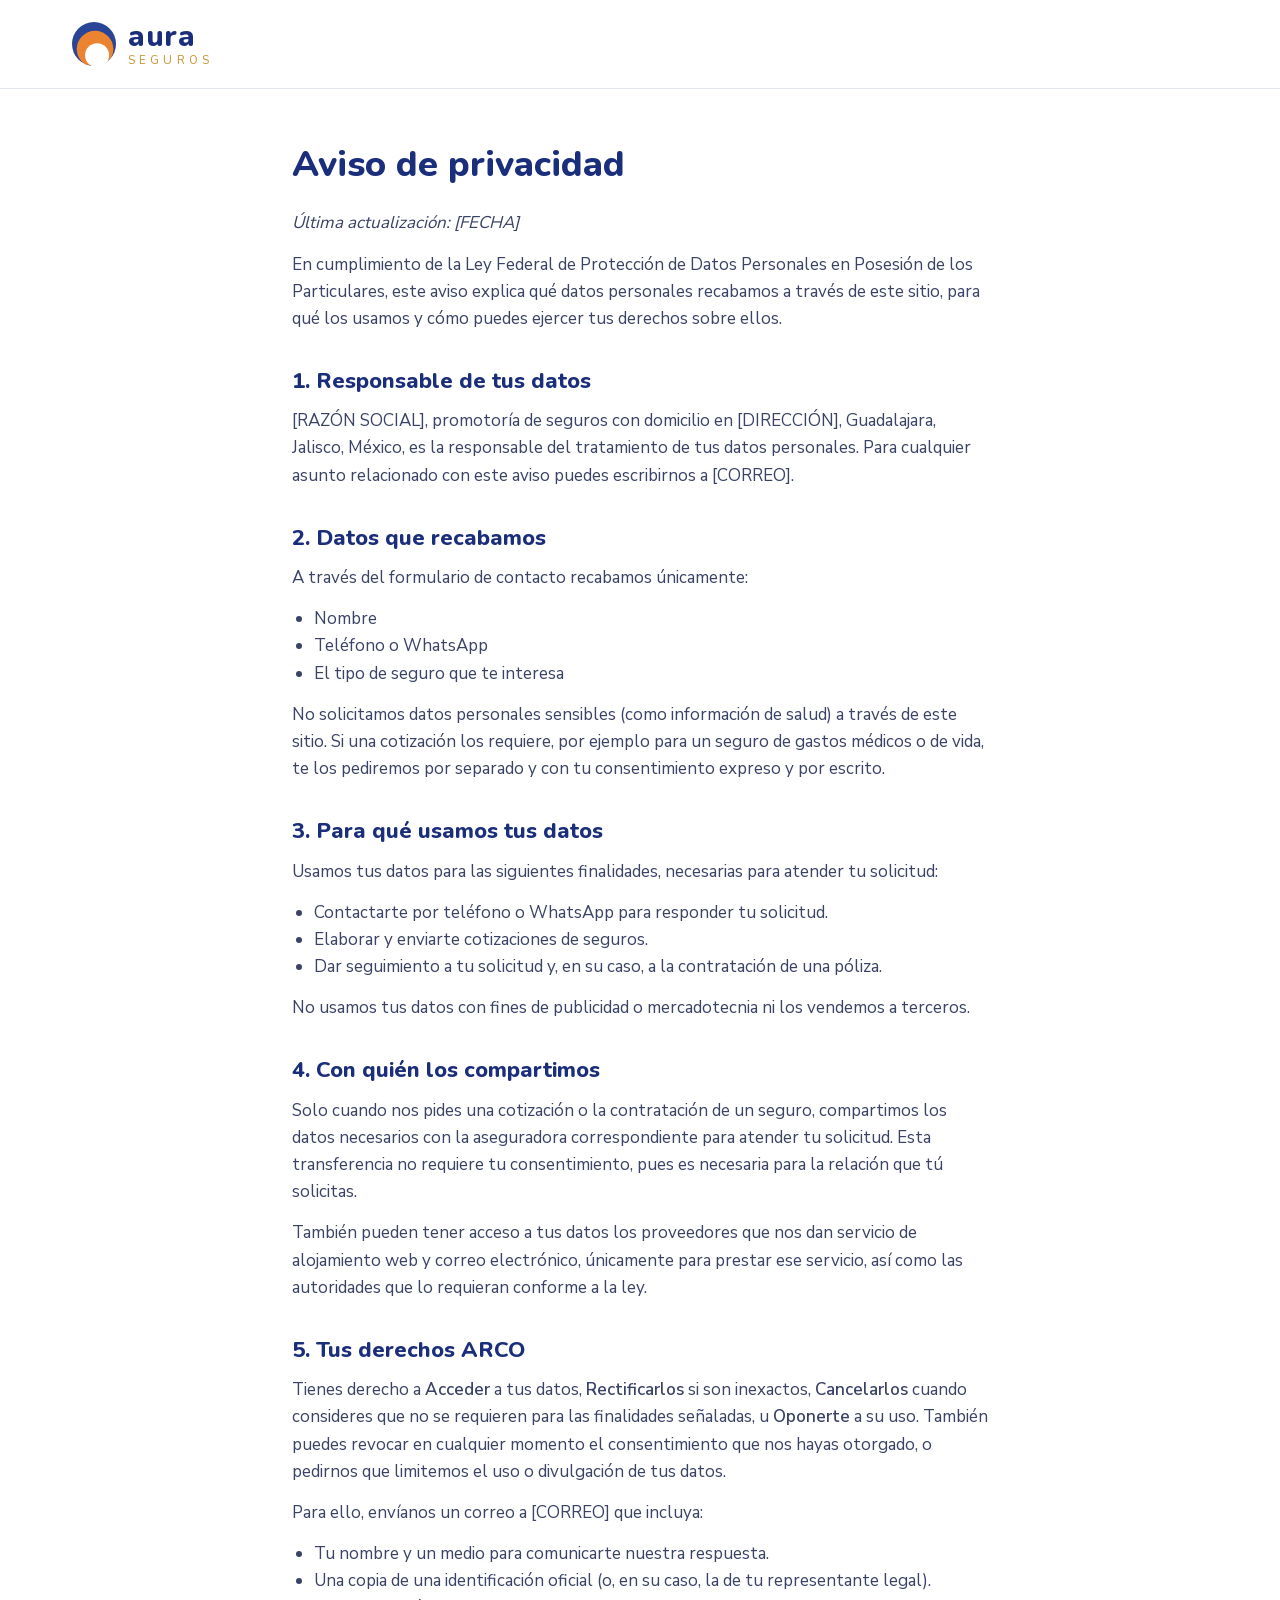
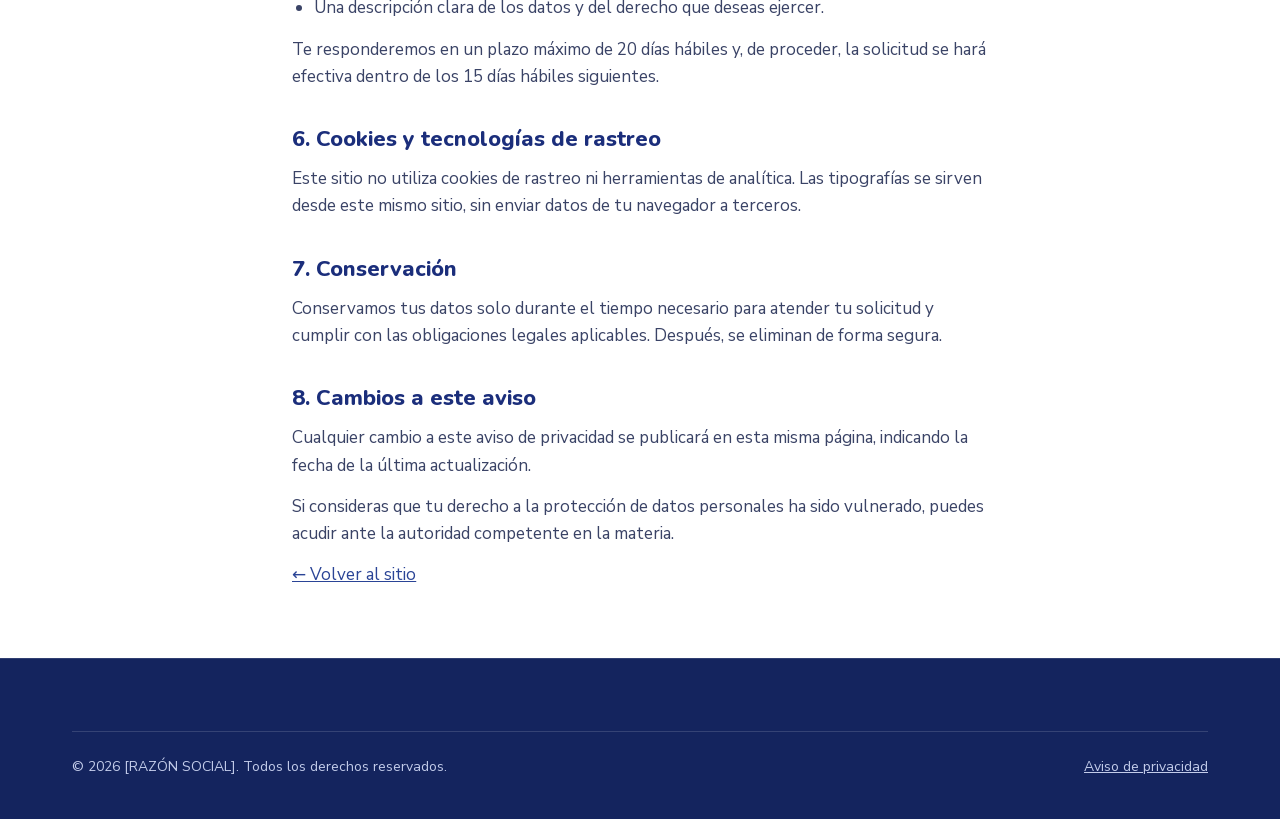
==== aviso-de-privacidad.html @ 7c67185e "feat: add aviso de privacidad adapted from the agent portal site Draft based on Alejandra's notice, " ====
<!doctype html>
<html lang="es">
<head>
<meta charset="utf-8">
<meta name="viewport" content="width=device-width, initial-scale=1">
<title>Aviso de privacidad · aura seguros</title>
<meta name="description" content="Aviso de privacidad de aura seguros, promotoría de seguros en Guadalajara.">
<!-- PRE-LAUNCH: remove this noindex only after the notice is reviewed (see README). -->
<meta name="robots" content="noindex">
<meta name="theme-color" content="#14245e">
<link rel="canonical" href="https://gpoaura.com/aviso-de-privacidad.html">
<link rel="icon" href="favicon.svg" type="image/svg+xml">
<link rel="icon" href="favicon.ico" sizes="48x48">
<link rel="apple-touch-icon" href="apple-touch-icon.png">
<link rel="stylesheet" href="css/fonts.css">
<link rel="stylesheet" href="css/style.css">
</head>
<body>
<header class="site-header">
  <div class="wrap">
    <a class="brand" href="index.html" aria-label="aura seguros, inicio">
      <img class="brand__mark" src="img/logo-mark.svg" alt="" width="44" height="44">
      <span class="brand__name"><span class="brand__aura">aura</span><span class="brand__seguros">SEGUROS</span></span>
    </a>
  </div>
</header>

<main class="wrap prose">
  <!-- DRAFT: adapted from another agent's notice. Needs the real razón social, domicilio and correo, and a legal review before launch. -->
  <h1>Aviso de privacidad</h1>
  <p><em>Última actualización: [FECHA]</em></p>

  <p>En cumplimiento de la Ley Federal de Protección de Datos Personales en Posesión de los Particulares, este aviso explica qué datos personales recabamos a través de este sitio, para qué los usamos y cómo puedes ejercer tus derechos sobre ellos.</p>

  <h2>1. Responsable de tus datos</h2>
  <p>[RAZÓN SOCIAL], promotoría de seguros con domicilio en [DIRECCIÓN], Guadalajara, Jalisco, México, es la responsable del tratamiento de tus datos personales. Para cualquier asunto relacionado con este aviso puedes escribirnos a [CORREO].</p>

  <h2>2. Datos que recabamos</h2>
  <p>A través del formulario de contacto recabamos únicamente:</p>
  <ul>
    <li>Nombre</li>
    <li>Teléfono o WhatsApp</li>
    <li>El tipo de seguro que te interesa</li>
  </ul>
  <p>No solicitamos datos personales sensibles (como información de salud) a través de este sitio. Si una cotización los requiere, por ejemplo para un seguro de gastos médicos o de vida, te los pediremos por separado y con tu consentimiento expreso y por escrito.</p>

  <h2>3. Para qué usamos tus datos</h2>
  <p>Usamos tus datos para las siguientes finalidades, necesarias para atender tu solicitud:</p>
  <ul>
    <li>Contactarte por teléfono o WhatsApp para responder tu solicitud.</li>
    <li>Elaborar y enviarte cotizaciones de seguros.</li>
    <li>Dar seguimiento a tu solicitud y, en su caso, a la contratación de una póliza.</li>
  </ul>
  <p>No usamos tus datos con fines de publicidad o mercadotecnia ni los vendemos a terceros.</p>

  <h2>4. Con quién los compartimos</h2>
  <p>Solo cuando nos pides una cotización o la contratación de un seguro, compartimos los datos necesarios con la aseguradora correspondiente para atender tu solicitud. Esta transferencia no requiere tu consentimiento, pues es necesaria para la relación que tú solicitas.</p>
  <p>También pueden tener acceso a tus datos los proveedores que nos dan servicio de alojamiento web y correo electrónico, únicamente para prestar ese servicio, así como las autoridades que lo requieran conforme a la ley.</p>

  <h2>5. Tus derechos ARCO</h2>
  <p>Tienes derecho a <strong>Acceder</strong> a tus datos, <strong>Rectificarlos</strong> si son inexactos, <strong>Cancelarlos</strong> cuando consideres que no se requieren para las finalidades señaladas, u <strong>Oponerte</strong> a su uso. También puedes revocar en cualquier momento el consentimiento que nos hayas otorgado, o pedirnos que limitemos el uso o divulgación de tus datos.</p>
  <p>Para ello, envíanos un correo a [CORREO] que incluya:</p>
  <ul>
    <li>Tu nombre y un medio para comunicarte nuestra respuesta.</li>
    <li>Una copia de una identificación oficial (o, en su caso, la de tu representante legal).</li>
    <li>Una descripción clara de los datos y del derecho que deseas ejercer.</li>
  </ul>
  <p>Te responderemos en un plazo máximo de 20 días hábiles y, de proceder, la solicitud se hará efectiva dentro de los 15 días hábiles siguientes.</p>

  <h2>6. Cookies y tecnologías de rastreo</h2>
  <p>Este sitio no utiliza cookies de rastreo ni herramientas de analítica. Las tipografías se sirven desde este mismo sitio, sin enviar datos de tu navegador a terceros.</p>

  <h2>7. Conservación</h2>
  <p>Conservamos tus datos solo durante el tiempo necesario para atender tu solicitud y cumplir con las obligaciones legales aplicables. Después, se eliminan de forma segura.</p>

  <h2>8. Cambios a este aviso</h2>
  <p>Cualquier cambio a este aviso de privacidad se publicará en esta misma página, indicando la fecha de la última actualización.</p>

  <p>Si consideras que tu derecho a la protección de datos personales ha sido vulnerado, puedes acudir ante la autoridad competente en la materia.</p>

  <p><a href="index.html">← Volver al sitio</a></p>
</main>

<footer class="site-footer">
  <div class="wrap">
    <div class="footer__legal">
      <span>© 2026 [RAZÓN SOCIAL]. Todos los derechos reservados.</span>
      <a href="aviso-de-privacidad.html" aria-current="page">Aviso de privacidad</a>
    </div>
  </div>
</footer>
</body>
</html>
---- css/fonts.css ----
/* Self-hosted Nunito and Nunito Sans (SIL OFL), variable weight, latin + latin-ext.
   Do not add Google Fonts <link>s or preconnect hints to the pages. */
@font-face {
  font-family: "Nunito";
  font-style: normal;
  font-weight: 500 800;
  font-display: swap;
  src: url("../fonts/nunito-latin-ext.woff2") format("woff2");
  unicode-range: U+0100-02BA, U+02BD-02C5, U+02C7-02CC, U+02CE-02D7, U+02DD-02FF, U+0304, U+0308, U+0329, U+1D00-1DBF, U+1E00-1E9F, U+1EF2-1EFF, U+2020, U+20A0-20AB, U+20AD-20C4, U+2113, U+2C60-2C7F, U+A720-A7FF;
}
@font-face {
  font-family: "Nunito";
  font-style: normal;
  font-weight: 500 800;
  font-display: swap;
  src: url("../fonts/nunito-latin.woff2") format("woff2");
  unicode-range: U+0000-00FF, U+0131, U+0152-0153, U+02BB-02BC, U+02C6, U+02DA, U+02DC, U+0304, U+0308, U+0329, U+2000-206F, U+20AC, U+2122, U+2191, U+2193, U+2212, U+2215, U+FEFF, U+FFFD;
}
@font-face {
  font-family: "Nunito Sans";
  font-style: normal;
  font-weight: 400 600;
  font-display: swap;
  src: url("../fonts/nunito-sans-latin-ext.woff2") format("woff2");
  unicode-range: U+0100-02BA, U+02BD-02C5, U+02C7-02CC, U+02CE-02D7, U+02DD-02FF, U+0304, U+0308, U+0329, U+1D00-1DBF, U+1E00-1E9F, U+1EF2-1EFF, U+2020, U+20A0-20AB, U+20AD-20C4, U+2113, U+2C60-2C7F, U+A720-A7FF;
}
@font-face {
  font-family: "Nunito Sans";
  font-style: normal;
  font-weight: 400 600;
  font-display: swap;
  src: url("../fonts/nunito-sans-latin.woff2") format("woff2");
  unicode-range: U+0000-00FF, U+0131, U+0152-0153, U+02BB-02BC, U+02C6, U+02DA, U+02DC, U+0304, U+0308, U+0329, U+2000-206F, U+20AC, U+2122, U+2191, U+2193, U+2212, U+2215, U+FEFF, U+FFFD;
}
---- css/style.css ----
/* aura SEGUROS landing. Tokens first; everything else uses them. */
:root {
  --navy-900: #14245e;
  --navy-700: #1b2e7b;
  --blue: #2a4496;
  --orange: #eb8330;
  --gold: #d6a33a;
  --gold-logo: #c99a3f;
  --gold-soft: #e3be7c;
  --bg-soft: #f5f6fb;
  --tint: #e9edfa;
  --line: #e1e5f1;
  --field: #b9c1dc;
  --text: #3a4366;
  --muted: #566086;
  --on-navy: #d3daf2;
  --on-navy-hero: #dce2f5;
  --on-navy-dim: #c3ccea;
  --ok: #1d6b3a;
  --err: #a3281f;
  --font-head: "Nunito", system-ui, sans-serif;
  --font-body: "Nunito Sans", system-ui, sans-serif;
  --wrap: 1200px;
  --gutter: 20px;
}

*, *::before, *::after { box-sizing: border-box; }
html { -webkit-text-size-adjust: 100%; scroll-padding-top: 16px; }
@media (prefers-reduced-motion: no-preference) { html { scroll-behavior: smooth; } }
body {
  margin: 0;
  background: #fff;
  color: var(--text);
  font-family: var(--font-body);
  font-size: 17px;
  line-height: 1.6;
  -webkit-font-smoothing: antialiased;
}
img, svg { max-width: 100%; }
h1, h2, h3, p { margin: 0; }
h1, h2, h3 { font-family: var(--font-head); font-weight: 800; text-wrap: balance; }
a { color: var(--blue); }
a:focus-visible, button:focus-visible, input:focus-visible, select:focus-visible {
  outline: 3px solid var(--orange);
  outline-offset: 3px;
}

.wrap { max-width: var(--wrap); margin: 0 auto; padding-inline: var(--gutter); }
.skip {
  position: absolute; left: 12px; top: -60px; z-index: 10;
  background: var(--navy-900); color: #fff; padding: 12px 18px; border-radius: 8px;
}
.skip:focus { top: 12px; }

/* Buttons */
.btn {
  display: inline-flex; align-items: center; justify-content: center; gap: 10px;
  min-height: 52px; padding: 0 28px; border: 0; border-radius: 999px;
  font-family: var(--font-head); font-weight: 800; font-size: 17px; line-height: 1.2;
  text-decoration: none; cursor: pointer;
}
.btn--primary { background: var(--orange); color: var(--navy-900); }
.btn--ghost { background: transparent; color: #fff; box-shadow: inset 0 0 0 1.5px rgba(255, 255, 255, .55); }
.btn--navy { background: var(--navy-900); color: #fff; min-height: 58px; padding: 0 34px; }
.btn--block { width: 100%; }
.btn--sm { min-height: 46px; padding: 0 22px; font-size: 16px; }
.btn[disabled] { opacity: .7; cursor: progress; }

/* Header */
.site-header { background: #fff; border-bottom: 1px solid var(--line); }
.site-header .wrap { display: flex; align-items: center; justify-content: space-between; gap: 24px; min-height: 72px; padding-block: 12px; }
.brand { display: flex; align-items: center; gap: 12px; text-decoration: none; }
.brand__mark { display: block; flex: none; width: 44px; height: 44px; }
.brand__name { display: flex; flex-direction: column; line-height: 1; }
.brand__aura { font-family: var(--font-head); font-weight: 800; font-size: 30px; letter-spacing: .02em; color: var(--navy-700); }
.brand__seguros { font-family: var(--font-head); font-weight: 500; font-size: 11.5px; letter-spacing: .36em; color: var(--gold-logo); margin-top: 3px; }
.nav__toggle { display: inline-flex; align-items: center; justify-content: center; width: 44px; height: 44px; border: 0; background: transparent; color: var(--navy-700); cursor: pointer; }
.nav__list { display: none; list-style: none; margin: 0; padding: 0; }
.nav.is-open .nav__list {
  display: flex; flex-direction: column; gap: 4px; align-items: stretch;
  position: absolute; left: 0; right: 0; top: 73px; z-index: 5;
  background: #fff; border-bottom: 1px solid var(--line); padding: 12px var(--gutter) 20px;
}
.nav { position: static; }
.nav__list a:not(.btn) {
  display: flex; align-items: center; min-height: 44px;
  font-weight: 600; color: var(--navy-700); text-decoration: none;
}
.site-header { position: relative; }

/* Hero */
.hero { position: relative; overflow: hidden; background: var(--navy-900); }
.hero__bg { position: absolute; right: -170px; top: -90px; width: 440px; height: 440px; pointer-events: none; }
.hero .wrap { position: relative; display: flex; flex-direction: column; gap: 40px; padding-block: 56px; }
.hero__copy { display: flex; flex-direction: column; gap: 22px; }
.eyebrow { font-family: var(--font-head); font-weight: 700; font-size: 12px; letter-spacing: .28em; text-transform: uppercase; color: var(--gold); }
.eyebrow--blue { color: var(--blue); }
.hero h1 { font-size: 42px; line-height: 1.06; letter-spacing: -.01em; color: #fff; }
.hero__lead { font-size: 17px; color: var(--on-navy-hero); max-width: 520px; }
.hero__actions { display: flex; flex-direction: column; gap: 12px; }

/* Form */
.form {
  background: #fff; border-radius: 20px; padding: 24px;
  display: flex; flex-direction: column; gap: 16px;
  box-shadow: 0 30px 60px -20px rgba(8, 16, 60, .55);
}
.form h2 { font-size: 26px; color: var(--navy-700); }
.form__sub { font-size: 15px; color: var(--muted); line-height: 1.5; }
.field { display: flex; flex-direction: column; gap: 6px; }
.field label { font-weight: 600; font-size: 14px; color: var(--navy-700); }
.field input, .field select {
  width: 100%; height: 50px; padding: 0 14px;
  border: 1.5px solid var(--field); border-radius: 12px; background: #fff;
  font: inherit; font-size: 16px; color: var(--navy-700);
}
.form__note { font-size: 13px; color: var(--muted); line-height: 1.5; }
/* Shown by the redirect fragment (#enviado / #error) without JS, or by main.js via .is-visible. */
.form__msg { display: none; margin: 0; padding: 12px 14px; border-radius: 12px; font-weight: 600; font-size: 15px; line-height: 1.4; }
.form__msg:target, .form__msg.is-visible { display: block; }
.form__msg--ok { background: #e6f4ea; color: var(--ok); }
.form__msg--err { background: #fdecea; color: var(--err); }
.hp { position: absolute; left: -9999px; width: 1px; height: 1px; overflow: hidden; }

/* Sections */
.section { padding-block: 56px; }
.section--soft { background: var(--bg-soft); }
.section--navy { background: var(--navy-900); }
.section__head { display: flex; flex-direction: column; gap: 12px; max-width: 680px; margin-bottom: 28px; }
.section__head h2 { font-size: 32px; line-height: 1.12; color: var(--navy-700); }

.cards { display: grid; grid-template-columns: repeat(auto-fit, minmax(min(300px, 100%), 1fr)); gap: 24px; }
.card { background: #fff; border: 1px solid var(--line); border-radius: 20px; padding: 24px; display: flex; flex-direction: column; gap: 14px; }
.card__top { display: flex; align-items: center; gap: 14px; }
.card__icon { display: flex; align-items: center; justify-content: center; flex: none; width: 52px; height: 52px; border-radius: 14px; background: var(--tint); color: var(--blue); }
.card h3 { font-size: 24px; color: var(--navy-700); }
.card p { flex: 1; }
.card__link { display: inline-flex; align-items: center; gap: 8px; min-height: 44px; font-family: var(--font-head); font-weight: 800; font-size: 16px; color: var(--blue); text-decoration: none; }

.why { display: flex; flex-wrap: wrap; gap: 32px 72px; }
.why__intro { flex: 1 1 380px; display: flex; flex-direction: column; gap: 16px; align-self: flex-start; }
.why__intro h2 { font-size: 32px; line-height: 1.12; color: #fff; }
.why__intro p { color: var(--on-navy); max-width: 440px; }
.why__list { flex: 1 1 480px; margin: 0; padding: 0; list-style: none; }
.why__item { display: flex; gap: 16px; padding: 22px 0; border-top: 1px solid rgba(255, 255, 255, .18); }
.why__num { min-width: 28px; font-family: var(--font-head); font-weight: 800; font-size: 18px; color: var(--gold); }
.why__item h3 { font-size: 20px; color: #fff; margin-bottom: 6px; }
.why__item p { color: var(--on-navy); }

.steps { margin: 0; padding: 0; list-style: none; display: grid; grid-template-columns: repeat(auto-fit, minmax(min(260px, 100%), 1fr)); gap: 40px; }
.step { display: flex; flex-direction: column; gap: 14px; }
.step__num { display: flex; align-items: center; justify-content: center; width: 52px; height: 52px; border-radius: 50%; background: var(--orange); color: var(--navy-900); font-family: var(--font-head); font-weight: 800; font-size: 22px; }
.step h3 { font-size: 24px; color: var(--navy-700); }

.insurers { text-align: center; }
.insurers .wrap { display: flex; flex-direction: column; align-items: center; gap: 28px; }
.logos { display: grid; grid-template-columns: repeat(auto-fit, minmax(min(170px, 100%), 1fr)); gap: 16px; width: 100%; }
.logo-slot { display: flex; align-items: center; justify-content: center; height: 84px; border: 1.5px dashed var(--field); border-radius: 16px; font-family: var(--font-head); font-weight: 700; font-size: 14px; letter-spacing: .14em; color: var(--muted); }

.cta { background: var(--orange); padding-block: 48px; }
.cta .wrap { display: flex; flex-wrap: wrap; align-items: center; justify-content: space-between; gap: 28px 40px; }
.cta__copy { flex: 1 1 360px; display: flex; flex-direction: column; gap: 12px; }
.cta h2 { font-size: 32px; line-height: 1.1; color: var(--navy-900); }
.cta p { font-size: 19px; font-weight: 600; color: var(--navy-900); }

/* Footer */
.site-footer { background: var(--navy-900); border-top: 1px solid rgba(255, 255, 255, .12); color: var(--on-navy); }
.site-footer .wrap { padding-block: 48px 32px; display: flex; flex-direction: column; gap: 40px; }
.footer__top { display: flex; flex-wrap: wrap; gap: 40px 56px; justify-content: space-between; }
.footer__brand { flex: 1 1 280px; display: flex; flex-direction: column; gap: 20px; }
.footer__brand p { max-width: 300px; }
.site-footer .brand__aura { color: #fff; }
.site-footer .brand__seguros { color: var(--gold-soft); }
.footer__cols { flex: 2 1 520px; display: grid; grid-template-columns: repeat(auto-fit, minmax(min(150px, 100%), 1fr)); gap: 32px; }
.footer__col { display: flex; flex-direction: column; gap: 8px; }
.footer__col h2 { font-family: var(--font-head); font-weight: 700; font-size: 13px; letter-spacing: .24em; text-transform: uppercase; color: var(--gold); margin-bottom: 6px; }
.footer__legal { display: flex; flex-wrap: wrap; gap: 16px; justify-content: space-between; border-top: 1px solid rgba(255, 255, 255, .14); padding-top: 24px; font-size: 14px; color: var(--on-navy-dim); }
.footer__legal a { color: var(--on-navy-dim); }

/* Legal pages and 404 */
.prose { max-width: 760px; padding-block: 56px; }
.prose h1 { font-size: 36px; line-height: 1.12; color: var(--navy-700); margin-bottom: 24px; }
.prose h2 { font-size: 22px; color: var(--navy-700); margin: 32px 0 8px; }
.prose p, .prose ul { margin: 0 0 14px; }
.prose ul { padding-left: 22px; }

@media (min-width: 900px) {
  :root { --gutter: 32px; }
  .site-header .wrap { min-height: 88px; }
  .nav__toggle { display: none; }
  .nav__list, .nav.is-open .nav__list {
    display: flex; flex-direction: row; align-items: center; gap: 32px;
    position: static; padding: 0; border: 0; background: none;
  }
  .hero__bg { right: -220px; top: -120px; width: 920px; height: 920px; }
  .hero .wrap { flex-direction: row; align-items: center; gap: 56px; padding-block: 96px 104px; min-height: 640px; }
  .hero__copy { flex: 1 1 480px; gap: 28px; }
  .eyebrow { font-size: 13px; }
  .hero h1 { font-size: 68px; }
  .hero__lead { font-size: 20px; }
  .hero__actions { flex-direction: row; align-items: center; gap: 16px; }
  .form { flex: 0 1 420px; padding: 32px; border-radius: 24px; gap: 18px; }
  .section { padding-block: 104px; }
  .section__head { gap: 16px; margin-bottom: 56px; }
  .section__head h2, .why__intro h2 { font-size: 46px; }
  .card { padding: 36px; gap: 20px; border-radius: 24px; }
  .card__top { flex-direction: column; align-items: flex-start; }
  .card__icon { width: 64px; height: 64px; border-radius: 18px; }
  .card h3 { font-size: 28px; }
  .why__item { gap: 24px; padding: 32px 0; }
  .why__num { min-width: 36px; font-size: 20px; }
  .why__item h3 { font-size: 24px; margin-bottom: 8px; }
  .insurers { padding-block: 72px 80px; }
  .cta { padding-block: 88px; }
  .cta h2 { font-size: 44px; }
  .site-footer .wrap { padding-block: 72px 40px; gap: 56px; }
}

@media print { .nav, .hero__bg, .form { display: none; } }
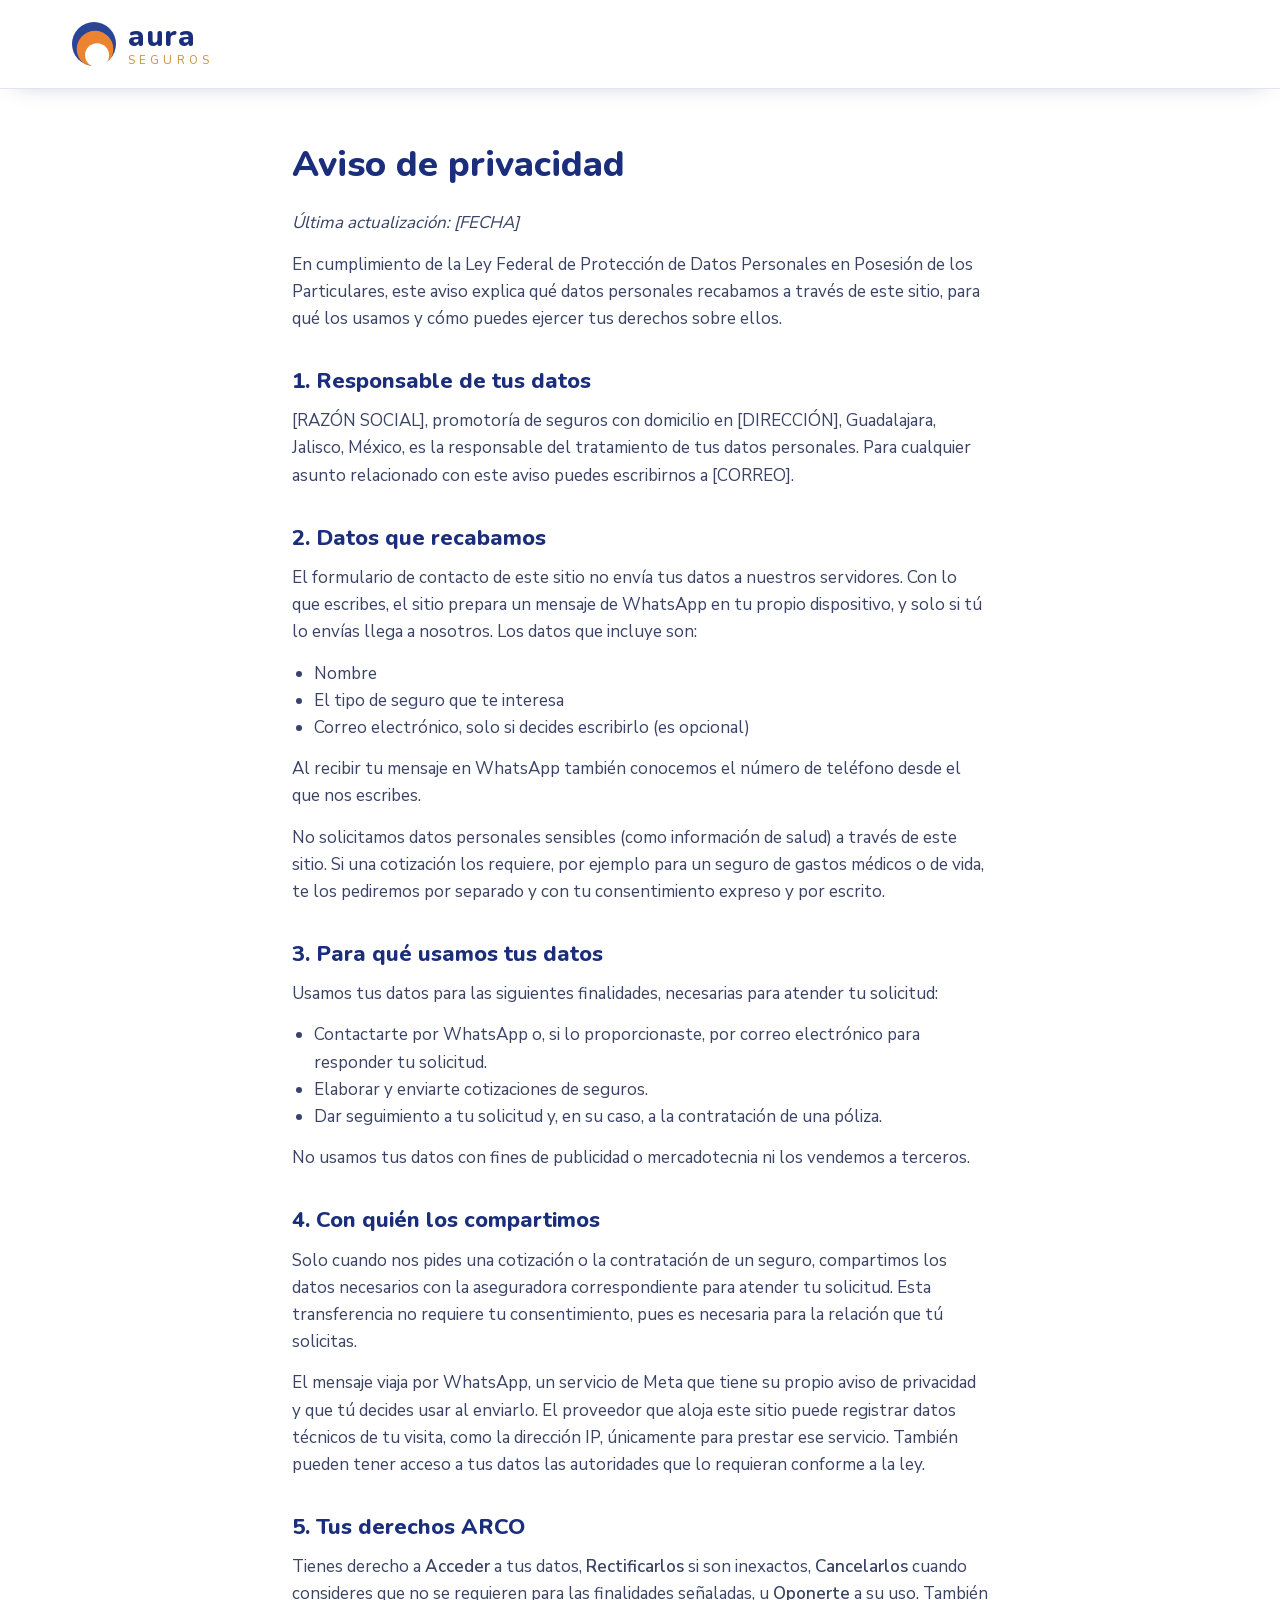
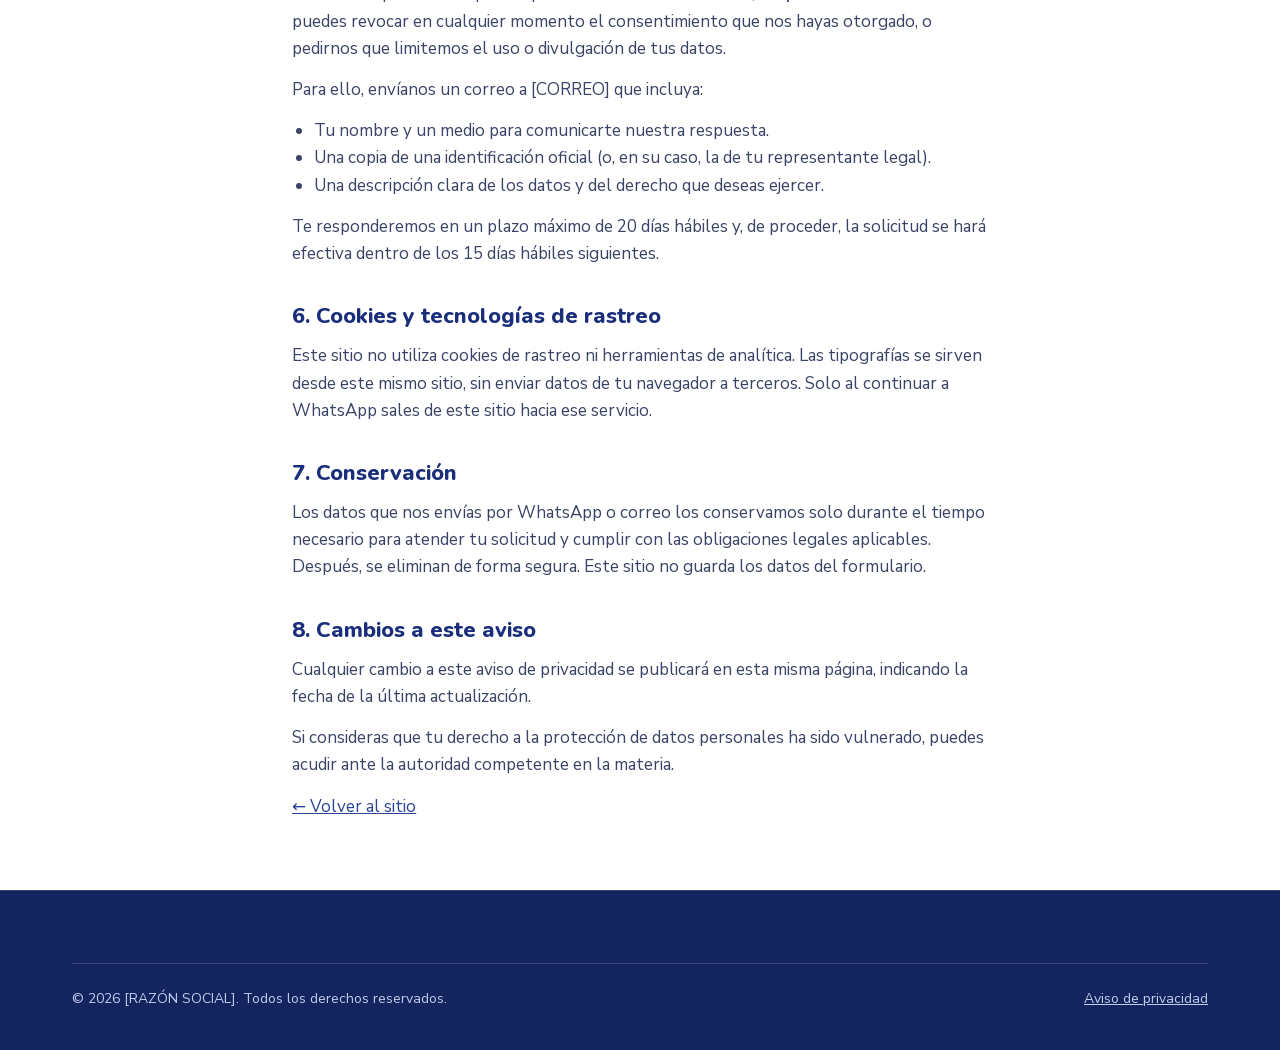
==== commit 82778ced: "copy: adapt aviso de privacidad to the wa.me form Data list, finalidades, transfers and conservation" ====
--- a/aviso-de-privacidad.html
+++ b/aviso-de-privacidad.html
@@ -36,18 +36,19 @@
   <p>[RAZÓN SOCIAL], promotoría de seguros con domicilio en [DIRECCIÓN], Guadalajara, Jalisco, México, es la responsable del tratamiento de tus datos personales. Para cualquier asunto relacionado con este aviso puedes escribirnos a [CORREO].</p>
 
   <h2>2. Datos que recabamos</h2>
-  <p>A través del formulario de contacto recabamos únicamente:</p>
+  <p>El formulario de contacto de este sitio no envía tus datos a nuestros servidores. Con lo que escribes, el sitio prepara un mensaje de WhatsApp en tu propio dispositivo, y solo si tú lo envías llega a nosotros. Los datos que incluye son:</p>
   <ul>
     <li>Nombre</li>
-    <li>Teléfono o WhatsApp</li>
     <li>El tipo de seguro que te interesa</li>
+    <li>Correo electrónico, solo si decides escribirlo (es opcional)</li>
   </ul>
+  <p>Al recibir tu mensaje en WhatsApp también conocemos el número de teléfono desde el que nos escribes.</p>
   <p>No solicitamos datos personales sensibles (como información de salud) a través de este sitio. Si una cotización los requiere, por ejemplo para un seguro de gastos médicos o de vida, te los pediremos por separado y con tu consentimiento expreso y por escrito.</p>
 
   <h2>3. Para qué usamos tus datos</h2>
   <p>Usamos tus datos para las siguientes finalidades, necesarias para atender tu solicitud:</p>
   <ul>
-    <li>Contactarte por teléfono o WhatsApp para responder tu solicitud.</li>
+    <li>Contactarte por WhatsApp o, si lo proporcionaste, por correo electrónico para responder tu solicitud.</li>
     <li>Elaborar y enviarte cotizaciones de seguros.</li>
     <li>Dar seguimiento a tu solicitud y, en su caso, a la contratación de una póliza.</li>
   </ul>
@@ -55,7 +56,7 @@
 
   <h2>4. Con quién los compartimos</h2>
   <p>Solo cuando nos pides una cotización o la contratación de un seguro, compartimos los datos necesarios con la aseguradora correspondiente para atender tu solicitud. Esta transferencia no requiere tu consentimiento, pues es necesaria para la relación que tú solicitas.</p>
-  <p>También pueden tener acceso a tus datos los proveedores que nos dan servicio de alojamiento web y correo electrónico, únicamente para prestar ese servicio, así como las autoridades que lo requieran conforme a la ley.</p>
+  <p>El mensaje viaja por WhatsApp, un servicio de Meta que tiene su propio aviso de privacidad y que tú decides usar al enviarlo. El proveedor que aloja este sitio puede registrar datos técnicos de tu visita, como la dirección IP, únicamente para prestar ese servicio. También pueden tener acceso a tus datos las autoridades que lo requieran conforme a la ley.</p>
 
   <h2>5. Tus derechos ARCO</h2>
   <p>Tienes derecho a <strong>Acceder</strong> a tus datos, <strong>Rectificarlos</strong> si son inexactos, <strong>Cancelarlos</strong> cuando consideres que no se requieren para las finalidades señaladas, u <strong>Oponerte</strong> a su uso. También puedes revocar en cualquier momento el consentimiento que nos hayas otorgado, o pedirnos que limitemos el uso o divulgación de tus datos.</p>
@@ -68,10 +69,10 @@
   <p>Te responderemos en un plazo máximo de 20 días hábiles y, de proceder, la solicitud se hará efectiva dentro de los 15 días hábiles siguientes.</p>
 
   <h2>6. Cookies y tecnologías de rastreo</h2>
-  <p>Este sitio no utiliza cookies de rastreo ni herramientas de analítica. Las tipografías se sirven desde este mismo sitio, sin enviar datos de tu navegador a terceros.</p>
+  <p>Este sitio no utiliza cookies de rastreo ni herramientas de analítica. Las tipografías se sirven desde este mismo sitio, sin enviar datos de tu navegador a terceros. Solo al continuar a WhatsApp sales de este sitio hacia ese servicio.</p>
 
   <h2>7. Conservación</h2>
-  <p>Conservamos tus datos solo durante el tiempo necesario para atender tu solicitud y cumplir con las obligaciones legales aplicables. Después, se eliminan de forma segura.</p>
+  <p>Los datos que nos envías por WhatsApp o correo los conservamos solo durante el tiempo necesario para atender tu solicitud y cumplir con las obligaciones legales aplicables. Después, se eliminan de forma segura. Este sitio no guarda los datos del formulario.</p>
 
   <h2>8. Cambios a este aviso</h2>
   <p>Cualquier cambio a este aviso de privacidad se publicará en esta misma página, indicando la fecha de la última actualización.</p>
--- a/css/style.css
+++ b/css/style.css
@@ -25,7 +25,7 @@
 }
 
 *, *::before, *::after { box-sizing: border-box; }
-html { -webkit-text-size-adjust: 100%; scroll-padding-top: 16px; }
+html { -webkit-text-size-adjust: 100%; scroll-padding-top: 96px; }
 @media (prefers-reduced-motion: no-preference) { html { scroll-behavior: smooth; } }
 body {
   margin: 0;
@@ -46,6 +46,7 @@
 }
 
 .wrap { max-width: var(--wrap); margin: 0 auto; padding-inline: var(--gutter); }
+.sr-only { position: absolute; width: 1px; height: 1px; margin: -1px; padding: 0; overflow: hidden; clip: rect(0, 0, 0, 0); white-space: nowrap; border: 0; }
 .skip {
   position: absolute; left: 12px; top: -60px; z-index: 10;
   background: var(--navy-900); color: #fff; padding: 12px 18px; border-radius: 8px;
@@ -65,9 +66,23 @@
 .btn--block { width: 100%; }
 .btn--sm { min-height: 46px; padding: 0 22px; font-size: 16px; }
 .btn[disabled] { opacity: .7; cursor: progress; }
+.btn, .card, .card__link, .nav__list a:not(.btn), .footer__legal a, .form__note a, .why__item, .step__num {
+  transition: transform .18s ease, box-shadow .18s ease, background-color .18s ease, color .18s ease, border-color .18s ease;
+}
 
 /* Header */
-.site-header { background: #fff; border-bottom: 1px solid var(--line); }
+/* Sticky header: it stays at the top while scrolling; scroll-padding-top on html keeps anchors clear of it. */
+.site-header {
+  position: sticky; top: 0; z-index: 20;
+  background: #fff; border-bottom: 1px solid var(--line);
+  box-shadow: 0 8px 24px -16px rgba(20, 36, 94, .35);
+}
+@supports (backdrop-filter: blur(1px)) or (-webkit-backdrop-filter: blur(1px)) {
+  .site-header, .nav.is-open .nav__list {
+    background: rgba(255, 255, 255, .85);
+    -webkit-backdrop-filter: saturate(180%) blur(14px); backdrop-filter: saturate(180%) blur(14px);
+  }
+}
 .site-header .wrap { display: flex; align-items: center; justify-content: space-between; gap: 24px; min-height: 72px; padding-block: 12px; }
 .brand { display: flex; align-items: center; gap: 12px; text-decoration: none; }
 .brand__mark { display: block; flex: none; width: 44px; height: 44px; }
@@ -78,15 +93,13 @@
 .nav__list { display: none; list-style: none; margin: 0; padding: 0; }
 .nav.is-open .nav__list {
   display: flex; flex-direction: column; gap: 4px; align-items: stretch;
-  position: absolute; left: 0; right: 0; top: 73px; z-index: 5;
+  position: absolute; left: 0; right: 0; top: 100%; z-index: 5;
   background: #fff; border-bottom: 1px solid var(--line); padding: 12px var(--gutter) 20px;
 }
-.nav { position: static; }
 .nav__list a:not(.btn) {
   display: flex; align-items: center; min-height: 44px;
   font-weight: 600; color: var(--navy-700); text-decoration: none;
 }
-.site-header { position: relative; }
 
 /* Hero */
 .hero { position: relative; overflow: hidden; background: var(--navy-900); }
@@ -157,7 +170,7 @@
 .logos { display: grid; grid-template-columns: repeat(auto-fit, minmax(min(170px, 100%), 1fr)); gap: 16px; width: 100%; }
 .logo-slot { display: flex; align-items: center; justify-content: center; height: 84px; border: 1.5px dashed var(--field); border-radius: 16px; font-family: var(--font-head); font-weight: 700; font-size: 14px; letter-spacing: .14em; color: var(--muted); }
 
-.cta { background: var(--orange); padding-block: 48px; }
+.cta { background: #fff; padding-block: 48px; }
 .cta .wrap { display: flex; flex-wrap: wrap; align-items: center; justify-content: space-between; gap: 28px 40px; }
 .cta__copy { flex: 1 1 360px; display: flex; flex-direction: column; gap: 12px; }
 .cta h2 { font-size: 32px; line-height: 1.1; color: var(--navy-900); }
@@ -177,6 +190,59 @@
 .footer__legal { display: flex; flex-wrap: wrap; gap: 16px; justify-content: space-between; border-top: 1px solid rgba(255, 255, 255, .14); padding-top: 24px; font-size: 14px; color: var(--on-navy-dim); }
 .footer__legal a { color: var(--on-navy-dim); }
 
+/* Hover effects: only on devices that really hover, and no movement for reduced-motion users. */
+@media (hover: hover) {
+  .btn--primary:hover { background: #f59340; box-shadow: 0 10px 22px -10px rgba(235, 131, 48, .8); }
+  .btn--ghost:hover { background: rgba(255, 255, 255, .12); box-shadow: inset 0 0 0 1.5px #fff; }
+  .btn--navy:hover { background: var(--blue); box-shadow: 0 10px 22px -10px rgba(20, 36, 94, .7); }
+  .btn:active { transform: translateY(0); box-shadow: none; }
+
+  .nav__list a:not(.btn):hover { color: var(--blue); text-decoration: underline; text-decoration-thickness: 2px; text-underline-offset: 6px; text-decoration-color: var(--orange); }
+  .brand:hover .brand__aura { color: var(--blue); }
+
+  .card:hover { border-color: var(--blue); box-shadow: 0 18px 36px -22px rgba(20, 36, 94, .45); }
+  .card:hover .card__icon { background: var(--blue); color: #fff; }
+  .card__icon { transition: background-color .18s ease, color .18s ease; }
+  .card__link span { display: inline-block; transition: transform .18s ease; }
+  .card__link:hover { color: var(--orange); }
+  .card__link:hover span { transform: translateX(4px); }
+  .btn span[aria-hidden] { display: inline-block; transition: transform .18s ease; }
+  .btn:hover span[aria-hidden] { transform: translateX(4px); }
+
+  .why__item:hover .why__num { color: #fff; }
+  .step:hover .step__num { background: var(--navy-900); color: #fff; }
+
+  .footer__legal a:hover { color: var(--orange); }
+  .form__note a:hover { color: var(--orange); }
+}
+@media (hover: hover) and (prefers-reduced-motion: no-preference) {
+  .btn:hover { transform: translateY(-2px); }
+  .card:hover { transform: translateY(-4px); }
+}
+@media (prefers-reduced-motion: reduce) {
+  * { transition-duration: .01ms !important; }
+}
+
+/* Floating WhatsApp button: white circle, blue handset. */
+.wa-float {
+  position: fixed; right: 16px; bottom: 16px; z-index: 15;
+  display: flex; align-items: center; justify-content: center;
+  width: 60px; height: 60px; border-radius: 50%;
+  background: #fff; color: var(--blue);
+  box-shadow: 0 0 0 1.5px var(--line), 0 10px 24px -8px rgba(20, 36, 94, .55);
+  text-decoration: none;
+  transition: transform .18s ease, box-shadow .18s ease, color .18s ease;
+}
+.wa-float svg { display: block; }
+@media (hover: hover) {
+  .wa-float:hover { color: var(--navy-900); box-shadow: 0 0 0 2px var(--orange), 0 14px 28px -8px rgba(20, 36, 94, .6); }
+}
+@media (hover: hover) and (prefers-reduced-motion: no-preference) {
+  .wa-float:hover { transform: translateY(-3px) scale(1.04); }
+}
+@media (min-width: 900px) { .wa-float { right: 28px; bottom: 28px; width: 64px; height: 64px; } }
+@media print { .wa-float { display: none; } }
+
 /* Legal pages and 404 */
 .prose { max-width: 760px; padding-block: 56px; }
 .prose h1 { font-size: 36px; line-height: 1.12; color: var(--navy-700); margin-bottom: 24px; }
@@ -186,6 +252,7 @@
 
 @media (min-width: 900px) {
   :root { --gutter: 32px; }
+  html { scroll-padding-top: 112px; }
   .site-header .wrap { min-height: 88px; }
   .nav__toggle { display: none; }
   .nav__list, .nav.is-open .nav__list {
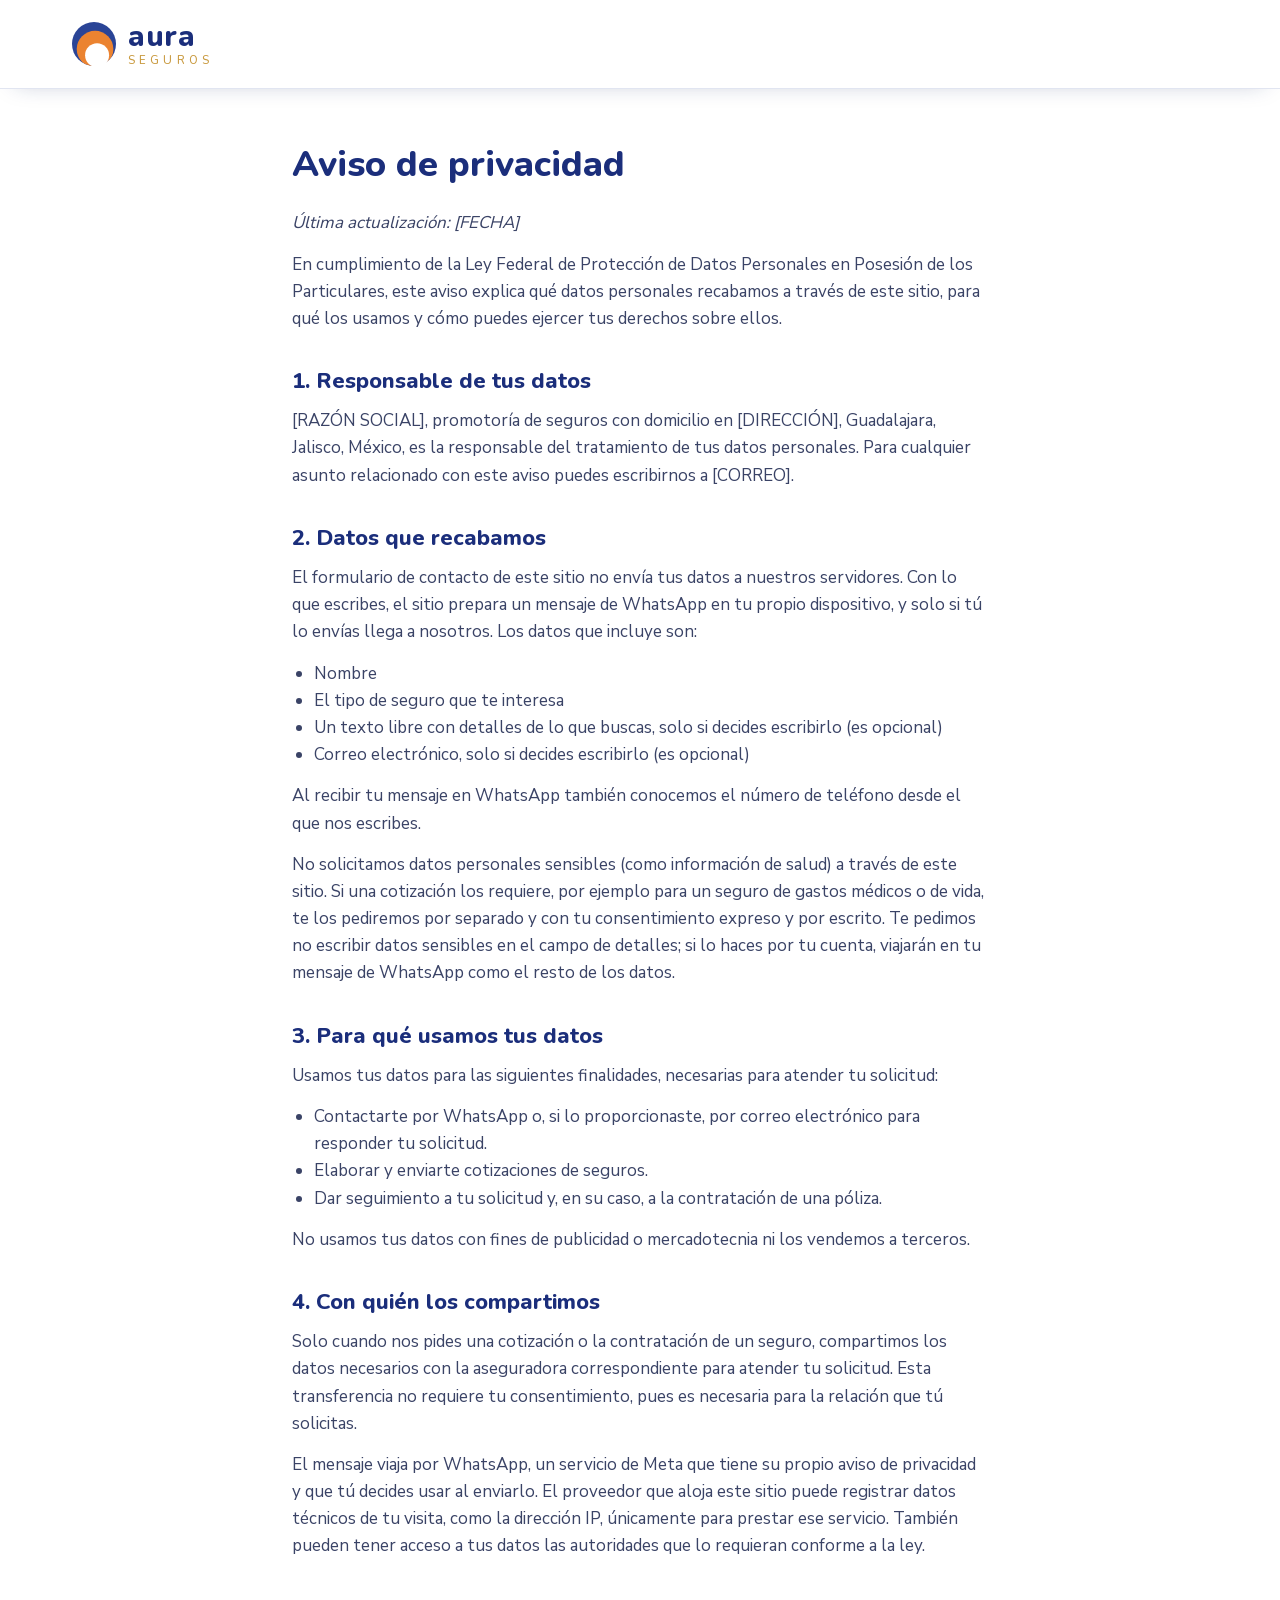
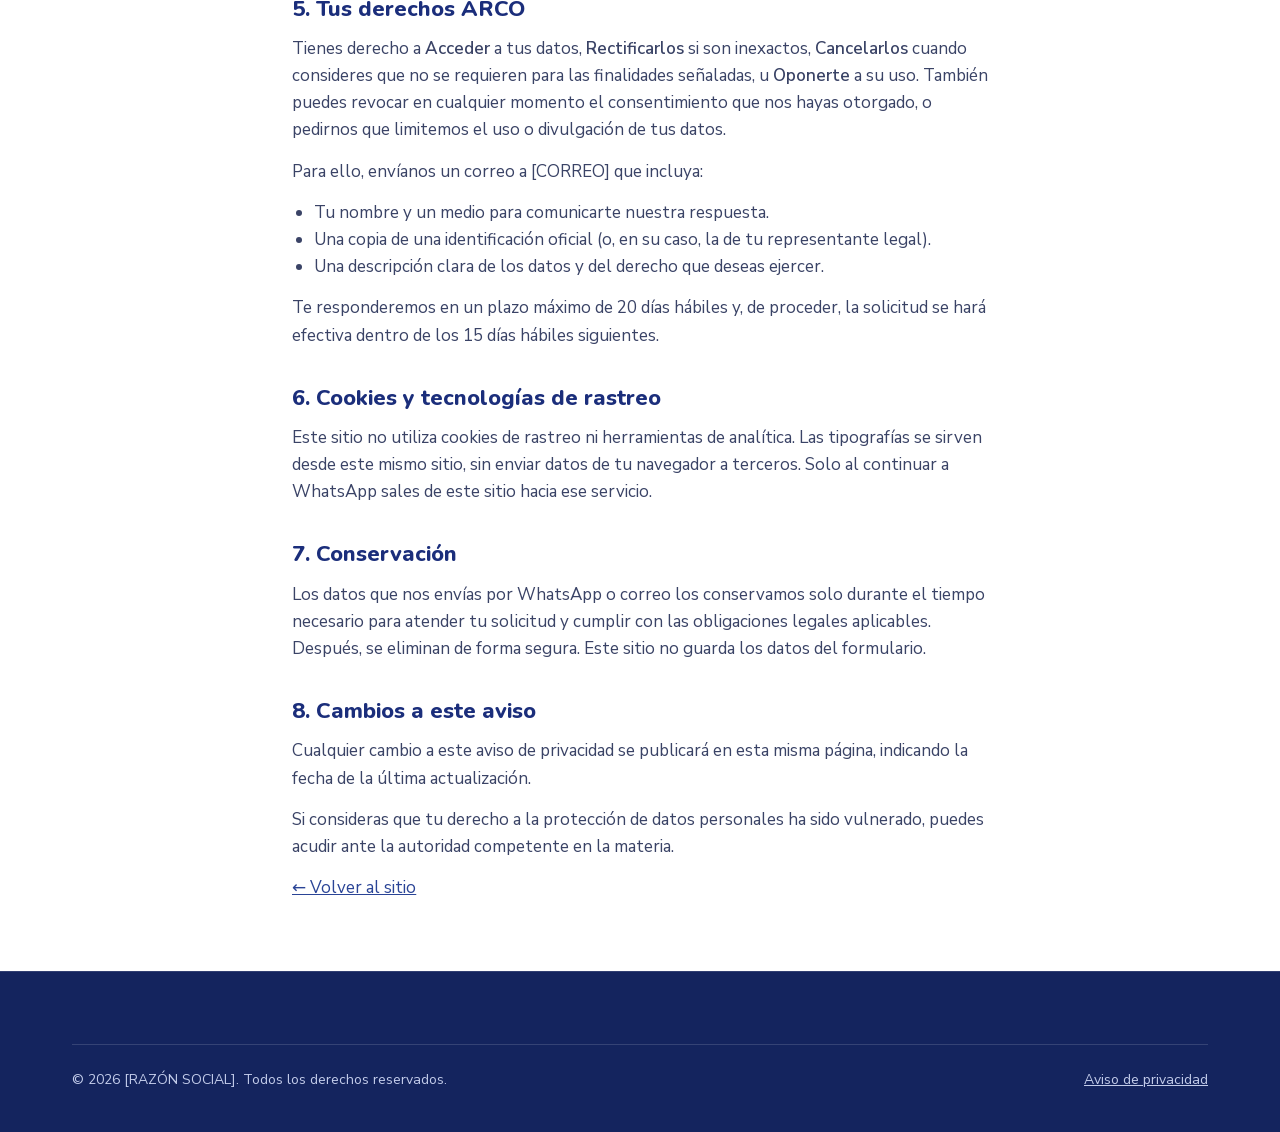
==== commit e67b3b8d: "feat: add optional free-text details to the form Optional 300-character textarea ("Cuéntanos un poco" ====
--- a/aviso-de-privacidad.html
+++ b/aviso-de-privacidad.html
@@ -40,10 +40,11 @@
   <ul>
     <li>Nombre</li>
     <li>El tipo de seguro que te interesa</li>
+    <li>Un texto libre con detalles de lo que buscas, solo si decides escribirlo (es opcional)</li>
     <li>Correo electrónico, solo si decides escribirlo (es opcional)</li>
   </ul>
   <p>Al recibir tu mensaje en WhatsApp también conocemos el número de teléfono desde el que nos escribes.</p>
-  <p>No solicitamos datos personales sensibles (como información de salud) a través de este sitio. Si una cotización los requiere, por ejemplo para un seguro de gastos médicos o de vida, te los pediremos por separado y con tu consentimiento expreso y por escrito.</p>
+  <p>No solicitamos datos personales sensibles (como información de salud) a través de este sitio. Si una cotización los requiere, por ejemplo para un seguro de gastos médicos o de vida, te los pediremos por separado y con tu consentimiento expreso y por escrito. Te pedimos no escribir datos sensibles en el campo de detalles; si lo haces por tu cuenta, viajarán en tu mensaje de WhatsApp como el resto de los datos.</p>
 
   <h2>3. Para qué usamos tus datos</h2>
   <p>Usamos tus datos para las siguientes finalidades, necesarias para atender tu solicitud:</p>
--- a/css/style.css
+++ b/css/style.css
@@ -40,7 +40,7 @@
 h1, h2, h3, p { margin: 0; }
 h1, h2, h3 { font-family: var(--font-head); font-weight: 800; text-wrap: balance; }
 a { color: var(--blue); }
-a:focus-visible, button:focus-visible, input:focus-visible, select:focus-visible {
+a:focus-visible, button:focus-visible, input:focus-visible, select:focus-visible, textarea:focus-visible {
   outline: 3px solid var(--orange);
   outline-offset: 3px;
 }
@@ -122,11 +122,13 @@
 .form__sub { font-size: 15px; color: var(--muted); line-height: 1.5; }
 .field { display: flex; flex-direction: column; gap: 6px; }
 .field label { font-weight: 600; font-size: 14px; color: var(--navy-700); }
-.field input, .field select {
+.field input, .field select, .field textarea {
   width: 100%; height: 50px; padding: 0 14px;
   border: 1.5px solid var(--field); border-radius: 12px; background: #fff;
   font: inherit; font-size: 16px; color: var(--navy-700);
 }
+.field textarea { height: auto; min-height: 78px; padding: 12px 14px; resize: vertical; line-height: 1.4; }
+.field__hint { font-size: 13px; color: var(--muted); line-height: 1.4; }
 .form__note { font-size: 13px; color: var(--muted); line-height: 1.5; }
 /* Shown by the redirect fragment (#enviado / #error) without JS, or by main.js via .is-visible. */
 .form__msg { display: none; margin: 0; padding: 12px 14px; border-radius: 12px; font-weight: 600; font-size: 15px; line-height: 1.4; }
